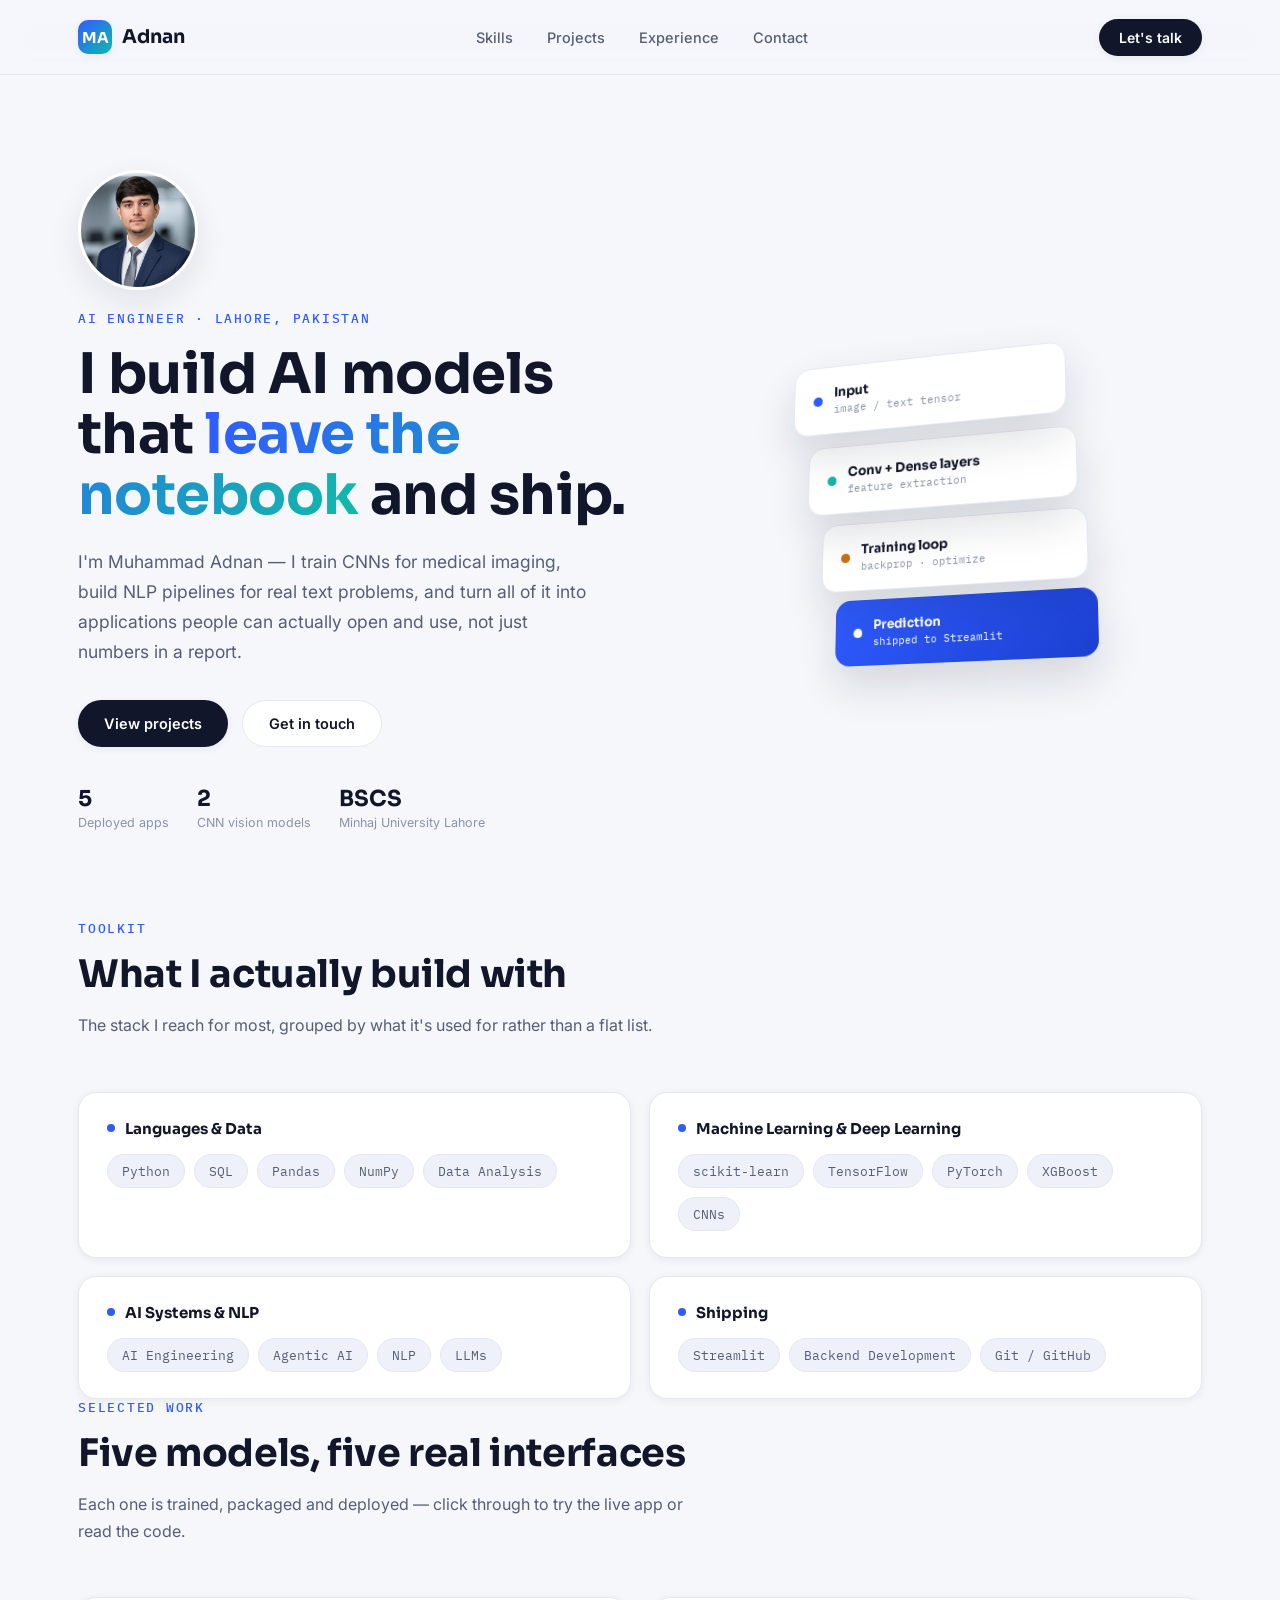
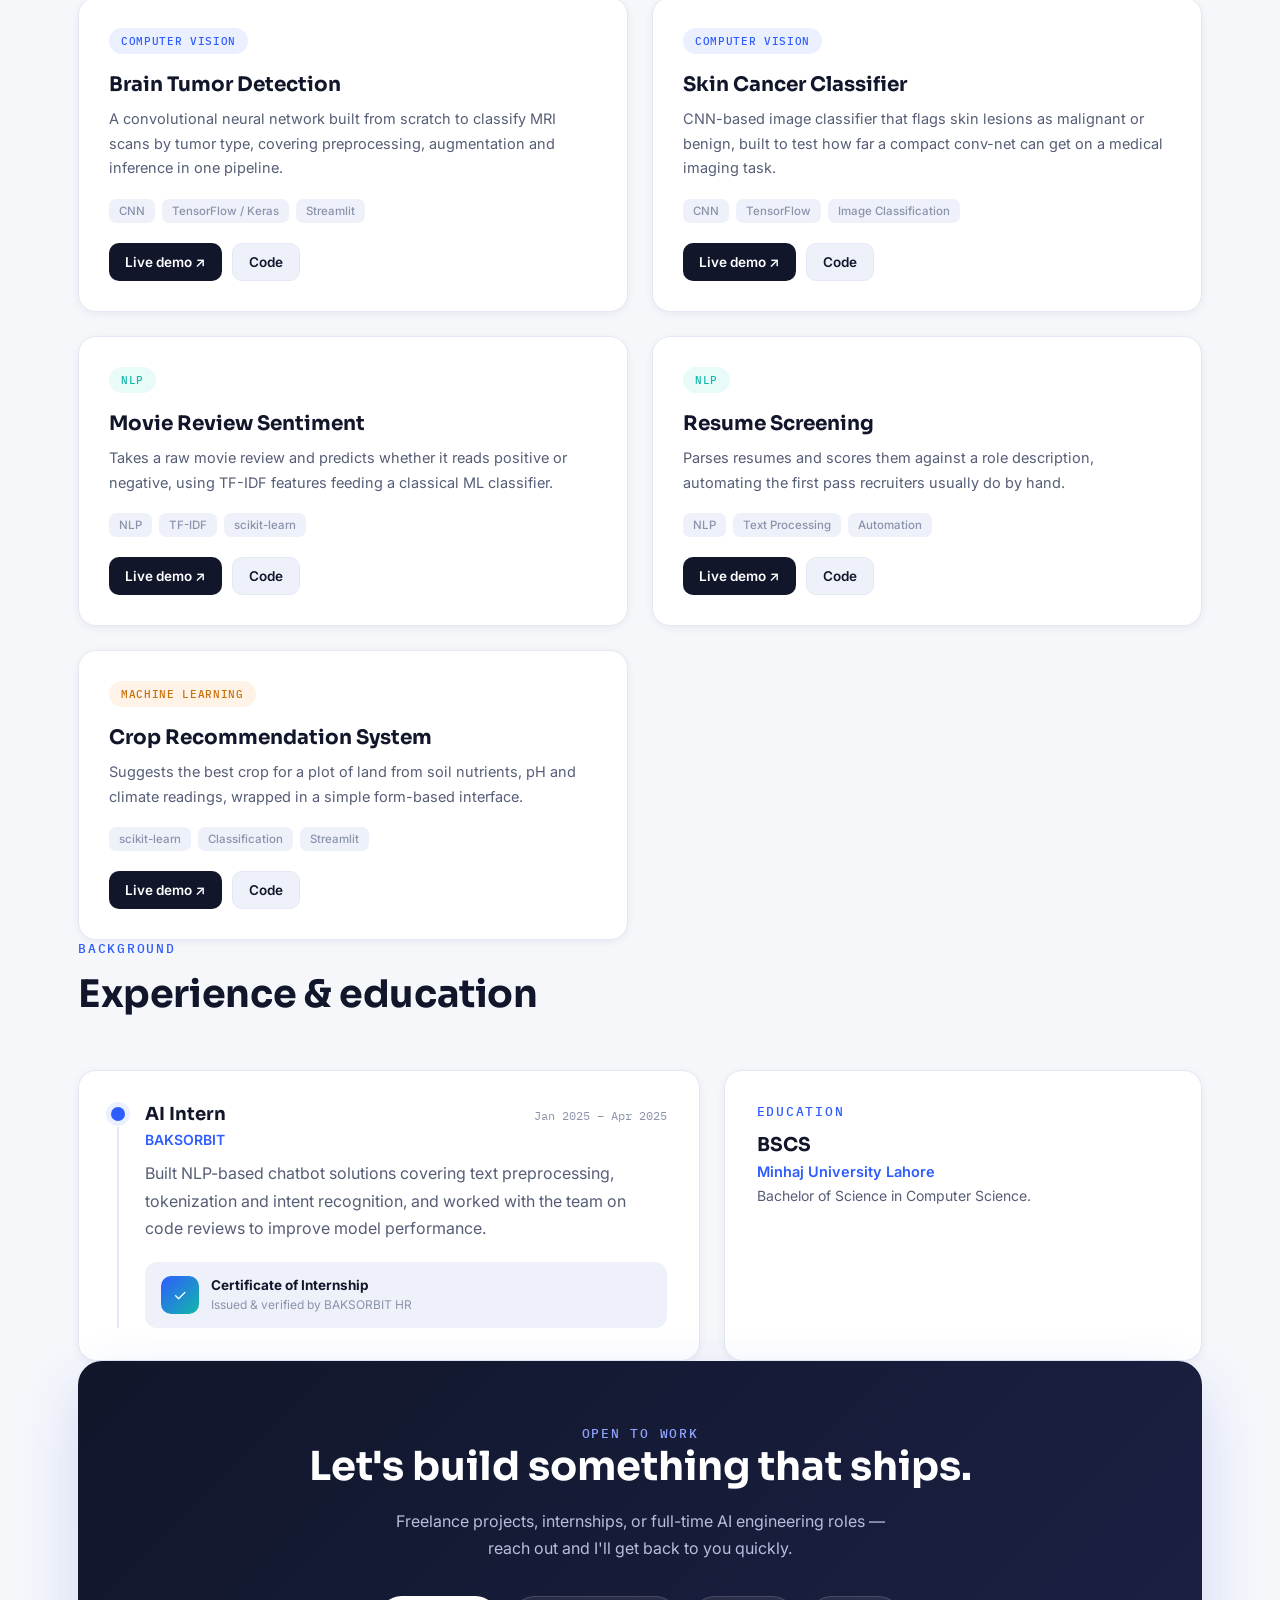
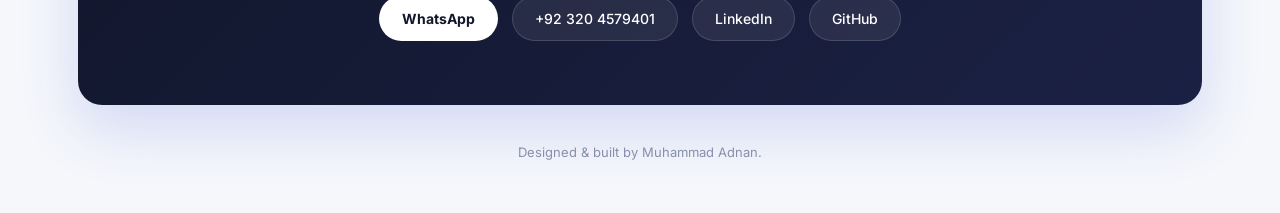
==== index.html @ c7116df7 "Add files via upload" ====
<!DOCTYPE html>
<html lang="en">
<head>
<meta charset="UTF-8">
<meta name="viewport" content="width=device-width, initial-scale=1.0">
<title>Muhammad Adnan — AI Engineer</title>
<meta name="description" content="Muhammad Adnan is an AI Engineer specializing in deep learning, computer vision and NLP — building models that ship as real, usable applications.">
<link rel="icon" href="data:image/svg+xml,<svg xmlns=%22http://www.w3.org/2000/svg%22 viewBox=%220 0 100 100%22><rect width=%22100%22 height=%22100%22 rx=%2222%22 fill=%22%232F5CFF%22/><text x=%2250%22 y=%2266%22 font-size=%2255%22 fill=%22white%22 text-anchor=%22middle%22 font-family=%22Arial%22>A</text></svg>">
<link rel="preconnect" href="https://fonts.googleapis.com">
<link rel="preconnect" href="https://fonts.gstatic.com" crossorigin>
<link href="https://fonts.googleapis.com/css2?family=Sora:wght@400;500;600;700;800&family=Inter:wght@400;500;600&family=IBM+Plex+Mono:wght@500&display=swap" rel="stylesheet">
<style>
  :root{
    --bg:#F5F7FB;
    --surface:#FFFFFF;
    --surface-alt:#EEF1F9;
    --ink:#11162B;
    --ink-soft:#565E77;
    --ink-faint:#8B93AC;
    --primary:#2F5CFF;
    --primary-dark:#1B3FD1;
    --teal:#12B8AA;
    --border:#E3E8F3;
    --shadow-sm: 0 2px 8px rgba(17,22,43,0.06);
    --shadow-md: 0 12px 32px rgba(17,22,43,0.09);
    --shadow-lg: 0 24px 60px rgba(31,63,209,0.16);
    --radius: 18px;
  }
  *{box-sizing:border-box;}
  html{scroll-behavior:smooth;}
  body{
    margin:0;
    font-family:'Inter',sans-serif;
    background:var(--bg);
    color:var(--ink);
    -webkit-font-smoothing:antialiased;
  }
  h1,h2,h3{font-family:'Sora',sans-serif; margin:0; color:var(--ink);}
  p{margin:0; color:var(--ink-soft); line-height:1.7;}
  a{color:inherit; text-decoration:none;}
  img{max-width:100%; display:block;}
  .eyebrow{
    font-family:'IBM Plex Mono', monospace;
    font-size:12.5px;
    letter-spacing:0.14em;
    text-transform:uppercase;
    color:var(--primary);
    font-weight:500;
  }
  .wrap{max-width:1180px; margin:0 auto; padding:0 28px;}
  section{padding:120px 0;}
  @media(max-width:768px){ section{padding:80px 0;} }

  /* ---------- NAV ---------- */
  header{
    position:fixed; top:0; left:0; right:0; z-index:1000;
    background:rgba(245,247,251,0.78);
    backdrop-filter:blur(14px);
    border-bottom:1px solid var(--border);
  }
  nav.wrap{
    display:flex; align-items:center; justify-content:space-between;
    height:74px;
  }
  .logo{
    font-family:'Sora',sans-serif; font-weight:700; font-size:19px;
    display:flex; align-items:center; gap:10px;
  }
  .logo-mark{
    width:34px; height:34px; border-radius:10px;
    background:linear-gradient(135deg, var(--primary), var(--teal));
    display:flex; align-items:center; justify-content:center;
    color:white; font-weight:700; font-size:15px;
    box-shadow: var(--shadow-sm);
  }
  .nav-links{display:flex; gap:34px; list-style:none; margin:0; padding:0;}
  .nav-links a{
    font-size:14.5px; font-weight:500; color:var(--ink-soft);
    transition:color .2s ease;
    position:relative;
  }
  .nav-links a:hover{color:var(--ink);}
  .nav-cta{
    background:var(--ink); color:white !important; padding:10px 20px;
    border-radius:100px; font-size:14px; font-weight:600;
    box-shadow: var(--shadow-sm);
    transition:transform .2s ease, box-shadow .2s ease;
  }
  .nav-cta:hover{transform:translateY(-2px); box-shadow:var(--shadow-md); color:white !important;}
  .menu-btn{display:none; flex-direction:column; gap:5px; background:none; border:none; cursor:pointer; padding:6px;}
  .menu-btn span{width:22px; height:2px; background:var(--ink); display:block; border-radius:2px;}
  .mobile-panel{display:none; flex-direction:column; gap:2px; padding:8px 28px 20px;}
  .mobile-panel a{padding:12px 4px; font-size:15px; font-weight:500; border-top:1px solid var(--border); color:var(--ink-soft);}

  @media(max-width:860px){
    .nav-links, .nav-cta.desktop-only{display:none;}
    .menu-btn{display:flex;}
    header.open .mobile-panel{display:flex;}
  }

  /* ---------- HERO ---------- */
  .hero{
    padding-top:170px;
    padding-bottom:90px;
    display:grid;
    grid-template-columns: 1.05fr 0.95fr;
    gap:40px;
    align-items:center;
  }
  @media(max-width:900px){ .hero{grid-template-columns:1fr; padding-top:130px;} }

  .hero h1{
    font-size:clamp(34px, 5vw, 56px);
    line-height:1.08;
    font-weight:700;
    letter-spacing:-0.01em;
    margin:18px 0 22px;
  }
  .hero h1 .accent{
    background:linear-gradient(100deg, var(--primary), var(--teal));
    -webkit-background-clip:text;
    background-clip:text;
    color:transparent;
  }
  .hero p.lead{font-size:17.5px; max-width:520px; margin-bottom:34px;}
  .hero-actions{display:flex; gap:14px; flex-wrap:wrap; margin-bottom:38px;}
  .btn{
    display:inline-flex; align-items:center; gap:8px;
    padding:14px 26px; border-radius:100px; font-weight:600; font-size:14.5px;
    transition:transform .2s ease, box-shadow .2s ease;
    cursor:pointer; border:none;
  }
  .btn-primary{background:var(--ink); color:white; box-shadow:var(--shadow-sm);}
  .btn-primary:hover{transform:translateY(-3px); box-shadow:var(--shadow-md); color:white;}
  .btn-ghost{background:var(--surface); color:var(--ink); border:1px solid var(--border);}
  .btn-ghost:hover{transform:translateY(-3px); box-shadow:var(--shadow-sm);}

  .hero-meta{display:flex; gap:28px; flex-wrap:wrap;}
  .hero-meta div{display:flex; flex-direction:column; gap:3px;}
  .hero-meta .num{font-family:'Sora',sans-serif; font-weight:700; font-size:22px; color:var(--ink);}
  .hero-meta .lbl{font-size:12.5px; color:var(--ink-faint);}

  /* --- 3D signature visual: layered neural-net stack --- */
  .stage{
    perspective:1400px;
    display:flex; align-items:center; justify-content:center;
    min-height:420px;
  }
  .stack{
    position:relative;
    width:320px; height:340px;
    transform-style:preserve-3d;
    transform: rotateX(14deg) rotateY(-18deg);
    transition:transform .15s ease-out;
  }
  .layer{
    position:absolute; left:50%; top:50%;
    width:280px; padding:18px 20px;
    background:var(--surface);
    border:1px solid var(--border);
    border-radius:16px;
    box-shadow: 0 20px 45px rgba(17,22,43,0.14);
    transform-style:preserve-3d;
    display:flex; align-items:center; gap:12px;
  }
  .layer .dot{width:10px; height:10px; border-radius:50%; flex-shrink:0;}
  .layer .txt{display:flex; flex-direction:column; gap:2px;}
  .layer .txt b{font-family:'Sora',sans-serif; font-size:13.5px; color:var(--ink);}
  .layer .txt span{font-family:'IBM Plex Mono',monospace; font-size:10.5px; color:var(--ink-faint);}
  .layer-1{ transform: translate(-50%,-50%) translateZ(60px) translateY(-96px); }
  .layer-2{ transform: translate(-50%,-50%) translateZ(20px) translateY(-24px); }
  .layer-3{ transform: translate(-50%,-50%) translateZ(-20px) translateY(48px); }
  .layer-4{ transform: translate(-50%,-50%) translateZ(-60px) translateY(120px); background:linear-gradient(135deg, var(--primary), var(--primary-dark)); border:none;}
  .layer-4 .txt b, .layer-4 .txt span{color:white;}
  .layer-4 .dot{background:white !important;}

  /* ---------- SKILLS ---------- */
  .section-head{max-width:640px; margin-bottom:52px;}
  .section-head h2{font-size:clamp(26px,3.4vw,38px); margin-top:14px; font-weight:700; letter-spacing:-0.01em;}
  .section-head p{margin-top:14px; font-size:16px;}

  .skill-groups{display:grid; grid-template-columns:repeat(2,1fr); gap:18px;}
  @media(max-width:700px){ .skill-groups{grid-template-columns:1fr;} }
  .skill-card{
    background:var(--surface); border:1px solid var(--border); border-radius:var(--radius);
    padding:26px 28px; box-shadow:var(--shadow-sm);
  }
  .skill-card h3{font-size:15px; margin-bottom:16px; display:flex; align-items:center; gap:10px;}
  .skill-card h3 .sw{width:8px; height:8px; border-radius:50%; background:var(--primary);}
  .pill-row{display:flex; flex-wrap:wrap; gap:9px;}
  .pill{
    font-family:'IBM Plex Mono',monospace; font-size:12.5px;
    padding:8px 14px; border-radius:100px; background:var(--surface-alt);
    color:var(--ink-soft); border:1px solid var(--border);
  }

  /* ---------- PROJECTS ---------- */
  .proj-grid{display:grid; grid-template-columns:repeat(2,1fr); gap:24px;}
  @media(max-width:820px){ .proj-grid{grid-template-columns:1fr;} }
  .proj-card{
    background:var(--surface); border:1px solid var(--border); border-radius:var(--radius);
    padding:30px; box-shadow:var(--shadow-sm);
    transition:transform .25s ease, box-shadow .25s ease;
    transform-style:preserve-3d;
    display:flex; flex-direction:column; height:100%;
  }
  .proj-card:hover{ box-shadow:var(--shadow-lg); }
  .proj-tag{
    align-self:flex-start;
    font-family:'IBM Plex Mono',monospace; font-size:11px; letter-spacing:.06em;
    text-transform:uppercase; font-weight:500;
    padding:6px 12px; border-radius:100px; margin-bottom:18px;
  }
  .tag-cv{background:#EAF0FF; color:var(--primary);}
  .tag-nlp{background:#E8FBF8; color:var(--teal);}
  .tag-ml{background:#FFF3E8; color:#C9700C;}
  .proj-card h3{font-size:20px; margin-bottom:10px;}
  .proj-card p{font-size:14.5px; flex-grow:1;}
  .stack-row{display:flex; flex-wrap:wrap; gap:7px; margin:18px 0 20px;}
  .chip{font-size:11.5px; padding:5px 10px; border-radius:7px; background:var(--surface-alt); color:var(--ink-faint); font-weight:500;}
  .proj-links{display:flex; gap:10px;}
  .proj-links a{
    font-size:13.5px; font-weight:600; padding:10px 16px; border-radius:10px;
    display:flex; align-items:center; gap:6px; transition:transform .2s ease;
  }
  .proj-links a:hover{transform:translateY(-2px);}
  .link-demo{background:var(--ink); color:white;}
  .link-code{background:var(--surface-alt); color:var(--ink); border:1px solid var(--border);}

  /* ---------- EXPERIENCE / EDUCATION ---------- */
  .exp-grid{display:grid; grid-template-columns:1.3fr 1fr; gap:24px;}
  @media(max-width:820px){ .exp-grid{grid-template-columns:1fr;} }
  .card{
    background:var(--surface); border:1px solid var(--border); border-radius:var(--radius);
    padding:32px; box-shadow:var(--shadow-sm);
  }
  .timeline-item{display:flex; gap:20px;}
  .tl-rail{display:flex; flex-direction:column; align-items:center;}
  .tl-dot{width:14px; height:14px; border-radius:50%; background:var(--primary); box-shadow:0 0 0 5px #EAF0FF; margin-top:4px;}
  .tl-line{flex-grow:1; width:2px; background:var(--border); margin-top:6px;}
  .role-row{display:flex; justify-content:space-between; align-items:baseline; flex-wrap:wrap; gap:8px; margin-bottom:6px;}
  .role-row h3{font-size:18px;}
  .role-row span{font-family:'IBM Plex Mono',monospace; font-size:12px; color:var(--ink-faint);}
  .company{color:var(--primary); font-weight:600; font-size:14px; margin-bottom:12px;}
  .badge-cert{
    margin-top:20px; display:flex; align-items:center; gap:12px;
    padding:14px 16px; background:var(--surface-alt); border-radius:12px;
  }
  .badge-cert .ic{width:38px; height:38px; border-radius:10px; background:linear-gradient(135deg,var(--primary),var(--teal)); flex-shrink:0; display:flex; align-items:center; justify-content:center; color:white; font-size:16px;}
  .badge-cert b{font-size:13.5px; display:block;}
  .badge-cert span{font-size:12px; color:var(--ink-faint);}

  .edu-degree{font-size:19px; font-weight:700; font-family:'Sora',sans-serif; margin-bottom:6px;}
  .edu-school{color:var(--primary); font-weight:600; font-size:14.5px; margin-bottom:4px;}

  /* ---------- CONTACT ---------- */
  .contact-card{
    background:linear-gradient(135deg, var(--ink) 0%, #1B2144 100%);
    border-radius:24px; padding:64px 48px; text-align:center;
    box-shadow:var(--shadow-lg);
  }
  .contact-card h2{color:white; font-size:clamp(26px,4vw,40px);}
  .contact-card p{color:#B7BEDB; max-width:520px; margin:16px auto 34px; font-size:16px;}
  .contact-row{display:flex; gap:14px; justify-content:center; flex-wrap:wrap;}
  .contact-row a{
    display:flex; align-items:center; gap:8px;
    background:rgba(255,255,255,0.08); border:1px solid rgba(255,255,255,0.14);
    color:white; padding:13px 22px; border-radius:100px; font-size:14px; font-weight:500;
    transition:transform .2s ease, background .2s ease;
  }
  .contact-row a:hover{transform:translateY(-3px); background:rgba(255,255,255,0.16);}
  .contact-row a.primary{background:white; color:var(--ink); font-weight:700;}

  footer{padding:36px 0 50px; text-align:center;}
  footer p{font-size:13px; color:var(--ink-faint);}

  .reveal{opacity:0; transform:translateY(28px); transition:opacity .7s ease, transform .7s ease;}
  .reveal.visible{opacity:1; transform:translateY(0);}
</style>
</head>
<body>

<header id="header">
  <nav class="wrap">
    <div class="logo"><div class="logo-mark">MA</div>Adnan</div>
    <ul class="nav-links">
      <li><a href="#skills">Skills</a></li>
      <li><a href="#projects">Projects</a></li>
      <li><a href="#experience">Experience</a></li>
      <li><a href="#contact">Contact</a></li>
    </ul>
    <a href="#contact" class="nav-cta desktop-only">Let's talk</a>
    <button class="menu-btn" id="menuBtn" aria-label="Menu"><span></span><span></span><span></span></button>
  </nav>
  <div class="mobile-panel" id="mobilePanel">
    <a href="#skills">Skills</a>
    <a href="#projects">Projects</a>
    <a href="#experience">Experience</a>
    <a href="#contact">Contact</a>
  </div>
</header>

<main>
  <!-- HERO -->
  <section class="hero wrap">
    <div>
        <img src="195428491.jpg" alt="Muhammad Adnan" style="width:120px; height:120px; border-radius:50%; object-fit:cover; margin-bottom:20px; box-shadow:var(--shadow-md); border:3px solid var(--surface);">
      <div class="eyebrow">AI Engineer · Lahore, Pakistan</div>
      <h1>I build AI models that <span class="accent">leave the notebook</span> and ship.</h1>
      <p class="lead">I'm Muhammad Adnan — I train CNNs for medical imaging, build NLP pipelines for real text problems, and turn all of it into applications people can actually open and use, not just numbers in a report.</p>
      <div class="hero-actions">
        <a href="#projects" class="btn btn-primary">View projects</a>
        <a href="#contact" class="btn btn-ghost">Get in touch</a>
      </div>
      <div class="hero-meta">
        <div><span class="num">5</span><span class="lbl">Deployed apps</span></div>
        <div><span class="num">2</span><span class="lbl">CNN vision models</span></div>
        <div><span class="num">BSCS</span><span class="lbl">Minhaj University Lahore</span></div>
      </div>
    </div>
    <div class="stage">
      <div class="stack" id="stack">
        <div class="layer layer-1"><div class="dot" style="background:#2F5CFF"></div><div class="txt"><b>Input</b><span>image / text tensor</span></div></div>
        <div class="layer layer-2"><div class="dot" style="background:#12B8AA"></div><div class="txt"><b>Conv + Dense layers</b><span>feature extraction</span></div></div>
        <div class="layer layer-3"><div class="dot" style="background:#C9700C"></div><div class="txt"><b>Training loop</b><span>backprop · optimize</span></div></div>
        <div class="layer layer-4"><div class="dot"></div><div class="txt"><b>Prediction</b><span>shipped to Streamlit</span></div></div>
      </div>
    </div>
  </section>

  <!-- SKILLS -->
  <section id="skills" class="wrap">
    <div class="section-head reveal">
      <div class="eyebrow">Toolkit</div>
      <h2>What I actually build with</h2>
      <p>The stack I reach for most, grouped by what it's used for rather than a flat list.</p>
    </div>
    <div class="skill-groups">
      <div class="skill-card reveal">
        <h3><span class="sw"></span>Languages &amp; Data</h3>
        <div class="pill-row">
          <span class="pill">Python</span><span class="pill">SQL</span><span class="pill">Pandas</span><span class="pill">NumPy</span><span class="pill">Data Analysis</span>
        </div>
      </div>
      <div class="skill-card reveal">
        <h3><span class="sw"></span>Machine Learning &amp; Deep Learning</h3>
        <div class="pill-row">
          <span class="pill">scikit-learn</span><span class="pill">TensorFlow</span><span class="pill">PyTorch</span><span class="pill">XGBoost</span><span class="pill">CNNs</span>
        </div>
      </div>
      <div class="skill-card reveal">
        <h3><span class="sw"></span>AI Systems &amp; NLP</h3>
        <div class="pill-row">
          <span class="pill">AI Engineering</span><span class="pill">Agentic AI</span><span class="pill">NLP</span><span class="pill">LLMs</span>
        </div>
      </div>
      <div class="skill-card reveal">
        <h3><span class="sw"></span>Shipping</h3>
        <div class="pill-row">
          <span class="pill">Streamlit</span><span class="pill">Backend Development</span><span class="pill">Git / GitHub</span>
        </div>
      </div>
    </div>
  </section>

  <!-- PROJECTS -->
  <section id="projects" class="wrap">
    <div class="section-head reveal">
      <div class="eyebrow">Selected work</div>
      <h2>Five models, five real interfaces</h2>
      <p>Each one is trained, packaged and deployed — click through to try the live app or read the code.</p>
    </div>
    <div class="proj-grid">

      <div class="proj-card reveal">
        <span class="proj-tag tag-cv">Computer Vision</span>
        <h3>Brain Tumor Detection</h3>
        <p>A convolutional neural network built from scratch to classify MRI scans by tumor type, covering preprocessing, augmentation and inference in one pipeline.</p>
        <div class="stack-row"><span class="chip">CNN</span><span class="chip">TensorFlow / Keras</span><span class="chip">Streamlit</span></div>
        <div class="proj-links">
          <a class="link-demo" href="https://portfolio-gzzkxh59vnpxz6yadic4ue.streamlit.app/" target="_blank" rel="noopener">Live demo ↗</a>
          <a class="link-code" href="https://github.com/Adnan-1234/portfolio/tree/main/brain" target="_blank" rel="noopener">Code</a>
        </div>
      </div>

      <div class="proj-card reveal">
        <span class="proj-tag tag-cv">Computer Vision</span>
        <h3>Skin Cancer Classifier</h3>
        <p>CNN-based image classifier that flags skin lesions as malignant or benign, built to test how far a compact conv-net can get on a medical imaging task.</p>
        <div class="stack-row"><span class="chip">CNN</span><span class="chip">TensorFlow</span><span class="chip">Image Classification</span></div>
        <div class="proj-links">
          <a class="link-demo" href="https://portfolio-n9q9qjantnkxmqfmna5wyu.streamlit.app/" target="_blank" rel="noopener">Live demo ↗</a>
          <a class="link-code" href="https://github.com/Adnan-1234/portfolio/tree/main/train_cancer" target="_blank" rel="noopener">Code</a>
        </div>
      </div>

      <div class="proj-card reveal">
        <span class="proj-tag tag-nlp">NLP</span>
        <h3>Movie Review Sentiment</h3>
        <p>Takes a raw movie review and predicts whether it reads positive or negative, using TF-IDF features feeding a classical ML classifier.</p>
        <div class="stack-row"><span class="chip">NLP</span><span class="chip">TF-IDF</span><span class="chip">scikit-learn</span></div>
        <div class="proj-links">
          <a class="link-demo" href="https://portfolio-v56aabdg8kctfq4nycfzuz.streamlit.app/" target="_blank" rel="noopener">Live demo ↗</a>
          <a class="link-code" href="https://github.com/Adnan-1234/portfolio/tree/main/movie_recommendation" target="_blank" rel="noopener">Code</a>
        </div>
      </div>

      <div class="proj-card reveal">
        <span class="proj-tag tag-nlp">NLP</span>
        <h3>Resume Screening</h3>
        <p>Parses resumes and scores them against a role description, automating the first pass recruiters usually do by hand.</p>
        <div class="stack-row"><span class="chip">NLP</span><span class="chip">Text Processing</span><span class="chip">Automation</span></div>
        <div class="proj-links">
          <a class="link-demo" href="https://portfolio-cu4gynjcsifqqrhtvbruny.streamlit.app/" target="_blank" rel="noopener">Live demo ↗</a>
          <a class="link-code" href="https://github.com/Adnan-1234/portfolio/tree/main/resume_screening" target="_blank" rel="noopener">Code</a>
        </div>
      </div>

      <div class="proj-card reveal">
        <span class="proj-tag tag-ml">Machine Learning</span>
        <h3>Crop Recommendation System</h3>
        <p>Suggests the best crop for a plot of land from soil nutrients, pH and climate readings, wrapped in a simple form-based interface.</p>
        <div class="stack-row"><span class="chip">scikit-learn</span><span class="chip">Classification</span><span class="chip">Streamlit</span></div>
        <div class="proj-links">
          <a class="link-demo" href="https://portfolio-ev5gip6ct5wt6kk3zet6jf.streamlit.app/" target="_blank" rel="noopener">Live demo ↗</a>
          <a class="link-code" href="https://github.com/Adnan-1234/portfolio/tree/main/crop_recommendation" target="_blank" rel="noopener">Code</a>
        </div>
      </div>

    </div>
  </section>

  <!-- EXPERIENCE + EDUCATION -->
  <section id="experience" class="wrap">
    <div class="section-head reveal">
      <div class="eyebrow">Background</div>
      <h2>Experience &amp; education</h2>
    </div>
    <div class="exp-grid">
      <div class="card reveal">
        <div class="timeline-item">
          <div class="tl-rail"><div class="tl-dot"></div><div class="tl-line"></div></div>
          <div>
            <div class="role-row"><h3>AI Intern</h3><span>Jan 2025 – Apr 2025</span></div>
            <div class="company">BAKSORBIT</div>
            <p>Built NLP-based chatbot solutions covering text preprocessing, tokenization and intent recognition, and worked with the team on code reviews to improve model performance.</p>
            <div class="badge-cert">
              <div class="ic">✓</div>
              <div><b>Certificate of Internship</b><span>Issued &amp; verified by BAKSORBIT HR</span></div>
            </div>
          </div>
        </div>
      </div>
      <div class="card reveal">
        <div class="eyebrow" style="margin-bottom:14px;">Education</div>
        <div class="edu-degree">BSCS</div>
        <div class="edu-school">Minhaj University Lahore</div>
        <p style="font-size:14px;">Bachelor of Science in Computer Science.</p>
      </div>
    </div>
  </section>

  <!-- CONTACT -->
  <section id="contact" class="wrap">
    <div class="contact-card reveal">
      <div class="eyebrow" style="color:#8FA2FF;">Open to work</div>
      <h2>Let's build something that ships.</h2>
      <p>Freelance projects, internships, or full-time AI engineering roles — reach out and I'll get back to you quickly.</p>
      <div class="contact-row">
        <a class="primary" href="https://wa.me/923204579401" target="_blank" rel="noopener">WhatsApp</a>
        <a href="tel:+923204579401">+92 320 4579401</a>
        <a href="https://www.linkedin.com/in/adnan-ansari939" target="_blank" rel="noopener">LinkedIn</a>
        <a href="https://github.com/Adnan-1234" target="_blank" rel="noopener">GitHub</a>
      </div>
    </div>
  </section>
</main>

<footer>
  <p>Designed &amp; built by Muhammad Adnan.</p>
</footer>

<script>
  // mobile menu
  const menuBtn = document.getElementById('menuBtn');
  const header = document.getElementById('header');
  menuBtn.addEventListener('click', () => header.classList.toggle('open'));
  document.querySelectorAll('.mobile-panel a').forEach(a => a.addEventListener('click', () => header.classList.remove('open')));

  // scroll reveal
  const io = new IntersectionObserver((entries) => {
    entries.forEach(e => { if (e.isIntersecting) e.target.classList.add('visible'); });
  }, { threshold: 0.12 });
  document.querySelectorAll('.reveal').forEach(el => io.observe(el));

  // 3D hero stack tilt on mouse move (desktop only)
  const stage = document.querySelector('.stage');
  const stack = document.getElementById('stack');
  if (window.matchMedia('(pointer: fine)').matches && stage && stack) {
    stage.addEventListener('mousemove', (e) => {
      const r = stage.getBoundingClientRect();
      const x = (e.clientX - r.left) / r.width - 0.5;
      const y = (e.clientY - r.top) / r.height - 0.5;
      stack.style.transform = `rotateX(${14 - y * 18}deg) rotateY(${-18 + x * 26}deg)`;
    });
    stage.addEventListener('mouseleave', () => {
      stack.style.transform = 'rotateX(14deg) rotateY(-18deg)';
    });
  }
</script>
</body>
</html>
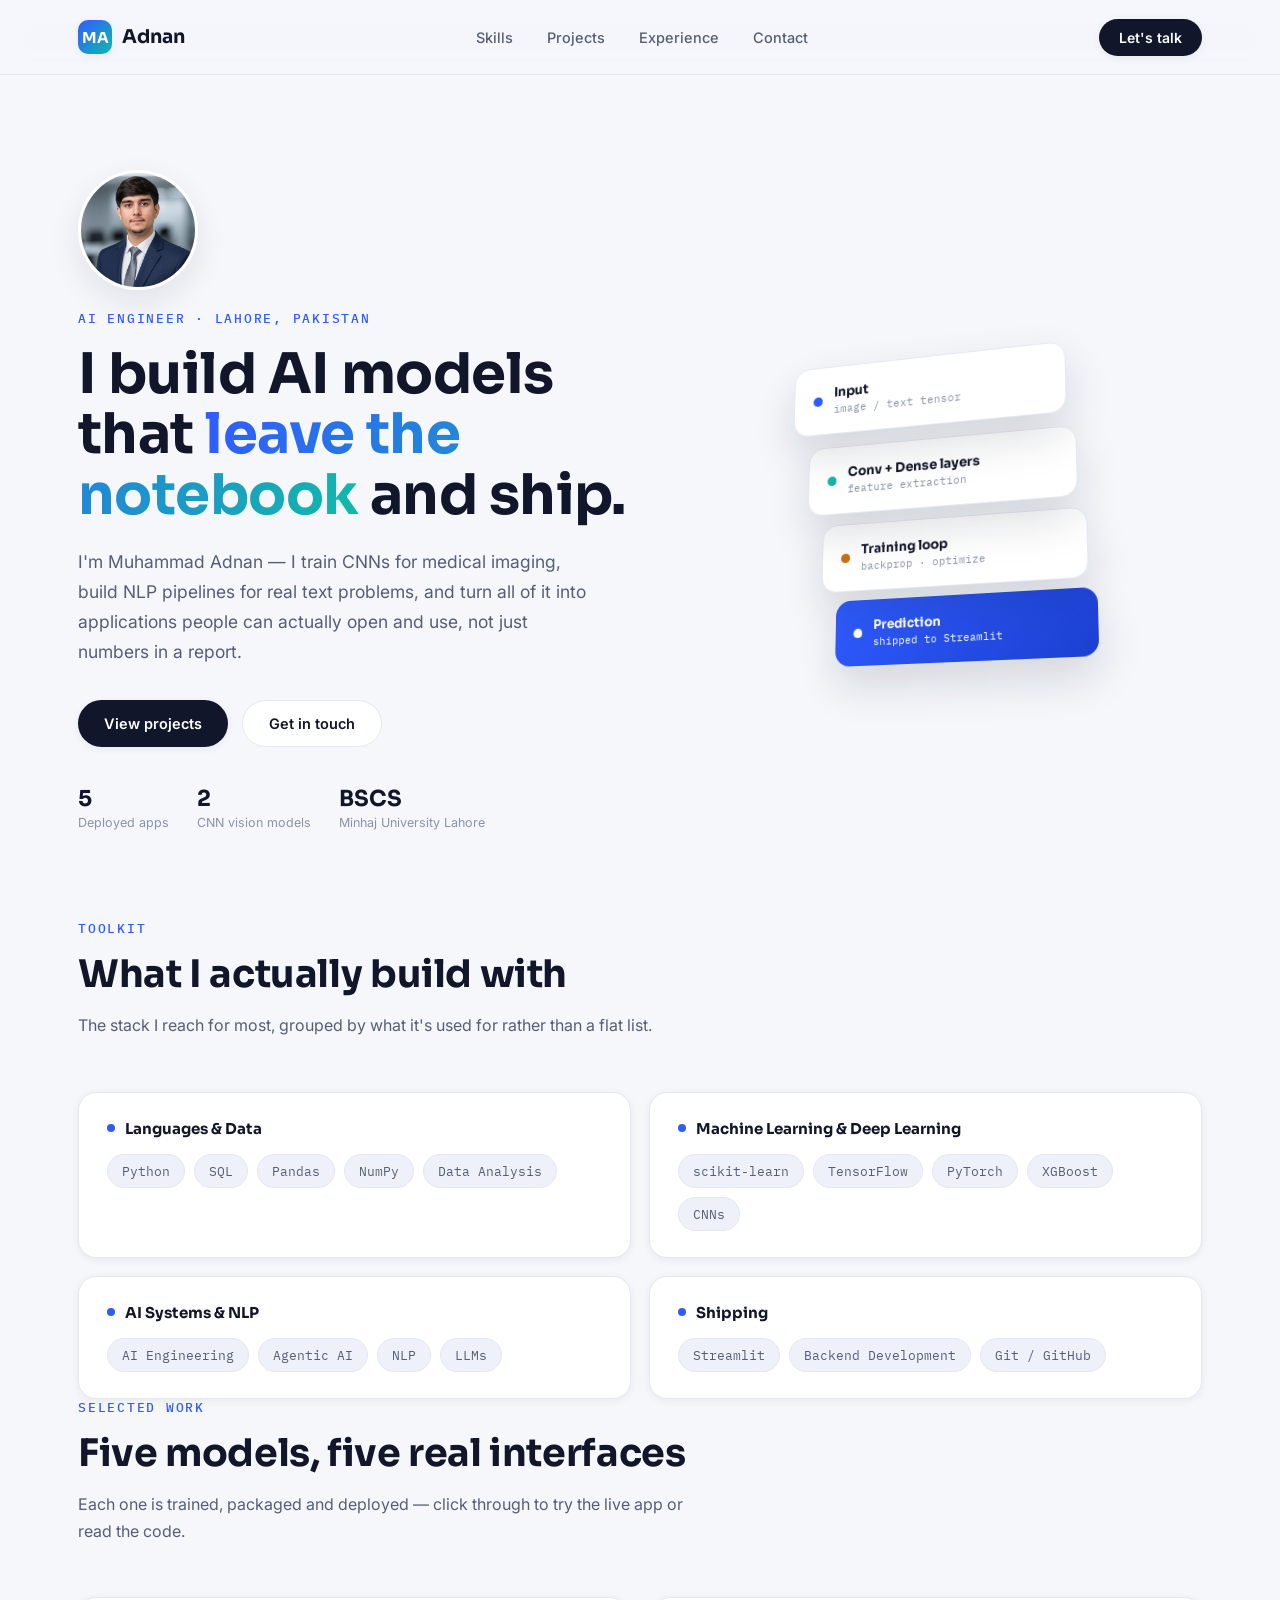
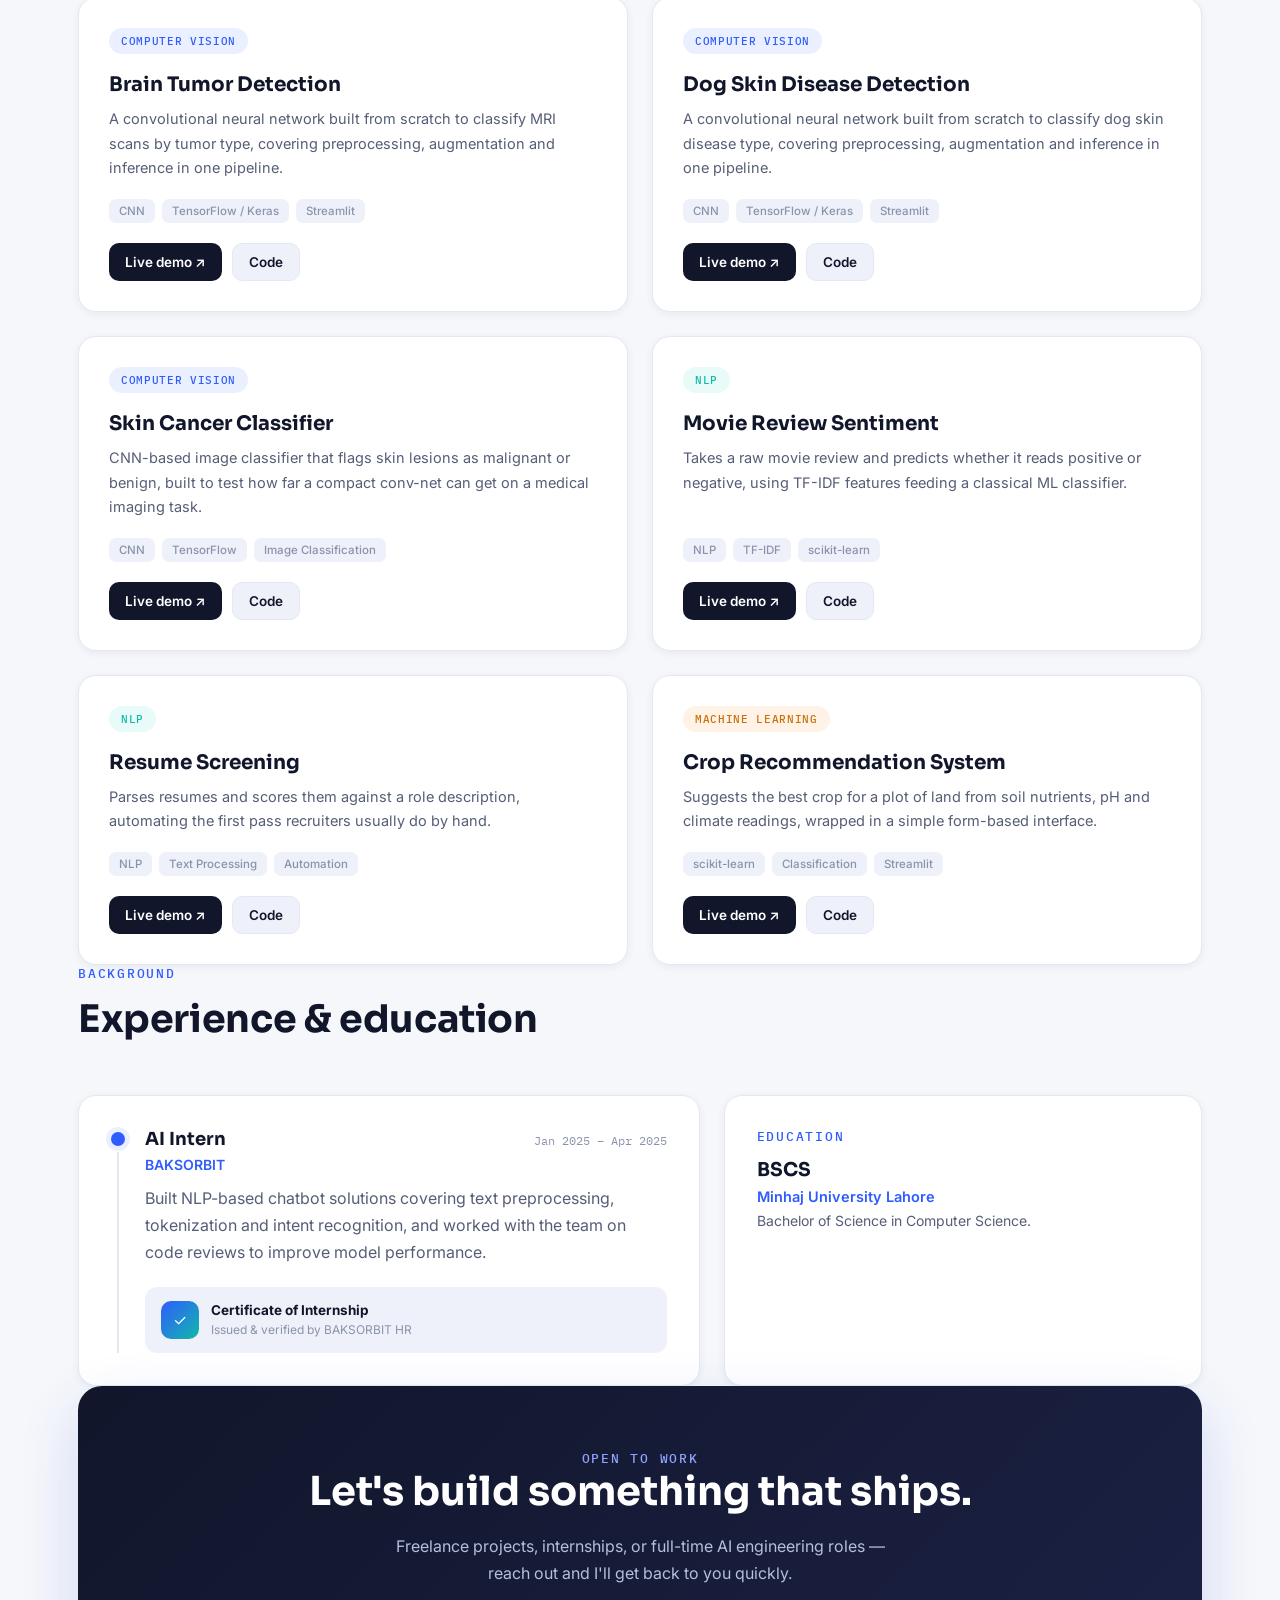
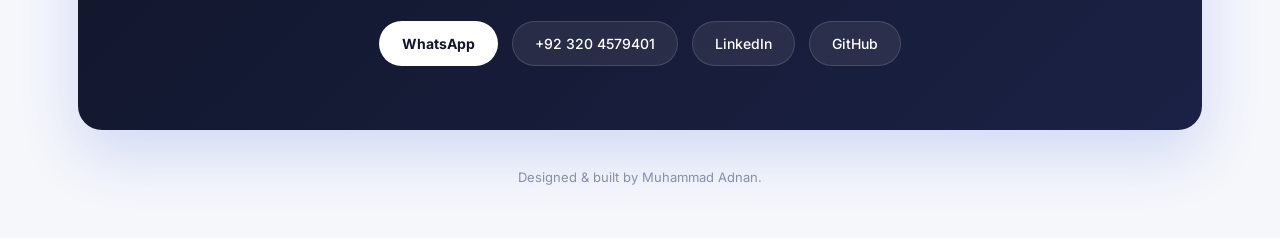
==== commit 18979050: "Update index.html" ====
--- a/index.html
+++ b/index.html
@@ -385,6 +385,17 @@
 
       <div class="proj-card reveal">
         <span class="proj-tag tag-cv">Computer Vision</span>
+        <h3>Dog Skin Disease Detection</h3>
+        <p>A convolutional neural network built from scratch to classify dog skin disease type, covering preprocessing, augmentation and inference in one pipeline.</p>
+        <div class="stack-row"><span class="chip">CNN</span><span class="chip">TensorFlow / Keras</span><span class="chip">Streamlit</span></div>
+        <div class="proj-links">
+          <a class="link-demo" href="https://portfolio-d9cno4eq4t2cjuatr7pdfa.streamlit.app/" target="_blank" rel="noopener">Live demo ↗</a>
+          <a class="link-code" href="https://github.com/Adnan-1234/portfolio/tree/main/dog" target="_blank" rel="noopener">Code</a>
+        </div>
+      </div>
+
+      <div class="proj-card reveal">
+        <span class="proj-tag tag-cv">Computer Vision</span>
         <h3>Skin Cancer Classifier</h3>
         <p>CNN-based image classifier that flags skin lesions as malignant or benign, built to test how far a compact conv-net can get on a medical imaging task.</p>
         <div class="stack-row"><span class="chip">CNN</span><span class="chip">TensorFlow</span><span class="chip">Image Classification</span></div>
@@ -509,4 +520,4 @@
   }
 </script>
 </body>
-</html>+</html>
